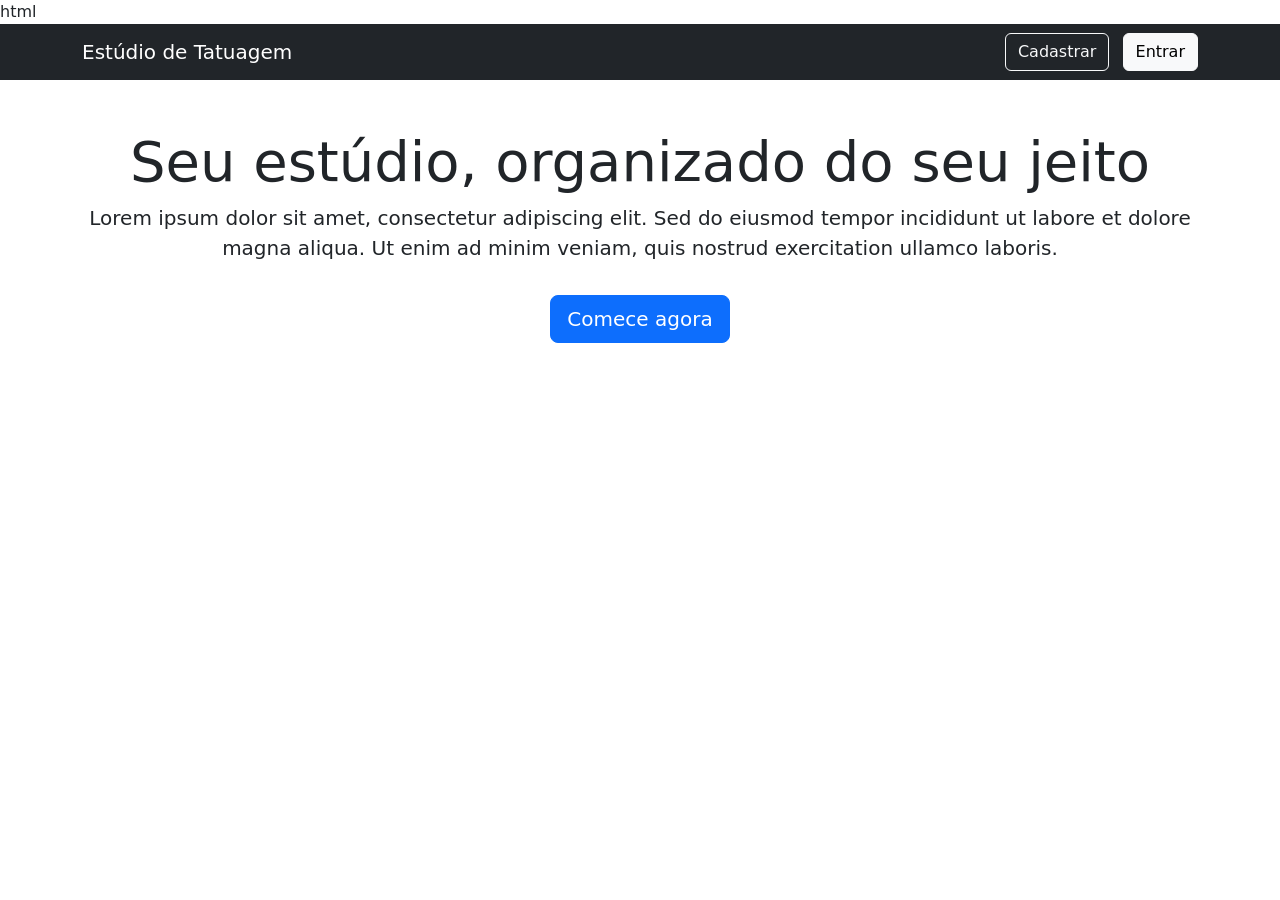
==== frontend/index.html @ 69a6a985 "Aula 12 - landing page e cadastro de usuario" ====
html
<!DOCTYPE html>
<html lang="pt-br">
<head>
  <meta charset="UTF-8">
  <title>Estúdio de Tatuagem</title>
  <link href="https://cdn.jsdelivr.net/npm/bootstrap@5.3.0/dist/css/bootstrap.min.css" rel="stylesheet">
</head>
<body>

  <nav class="navbar navbar-dark bg-dark">
    <div class="container">
      <span class="navbar-brand">Estúdio de Tatuagem</span>
      <div>
        <a href="cadastro.html" class="btn btn-outline-light me-2">Cadastrar</a>
        <a href="login.html" class="btn btn-light">Entrar</a>
      </div>
    </div>
  </nav>

  <div class="container py-5 text-center">
    <h1 class="display-4">Seu estúdio, organizado do seu jeito</h1>
    <p class="lead">
      Lorem ipsum dolor sit amet, consectetur adipiscing elit. Sed do eiusmod
      tempor incididunt ut labore et dolore magna aliqua. Ut enim ad minim
      veniam, quis nostrud exercitation ullamco laboris.
    </p>
    <a href="cadastro.html" class="btn btn-primary btn-lg mt-3">Comece agora</a>
  </div>

</body>
</html>
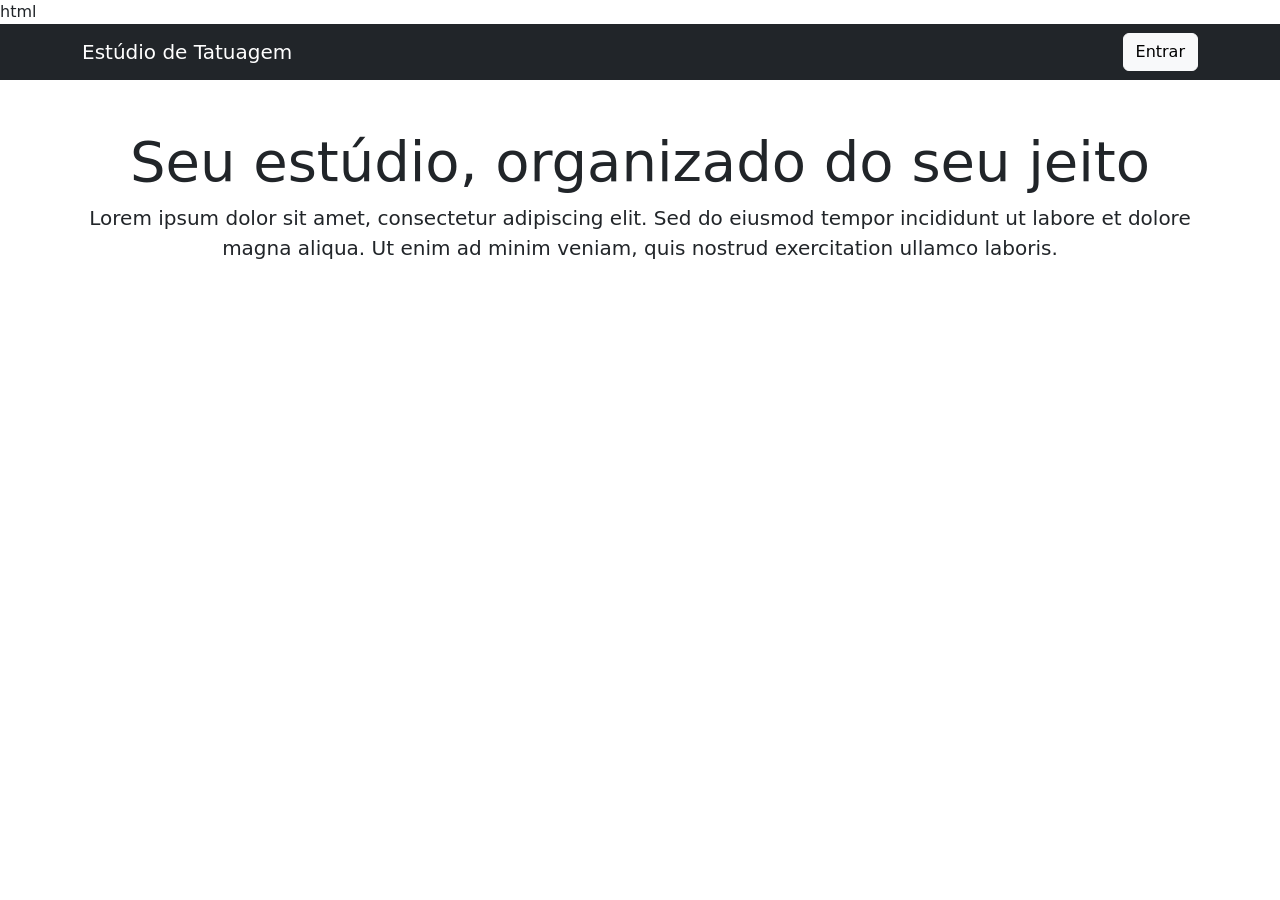
==== commit b95c1d11: "Aula 16: autorização por tipo de usuário" ====
--- a/frontend/index.html
+++ b/frontend/index.html
@@ -12,7 +12,6 @@
     <div class="container">
       <span class="navbar-brand">Estúdio de Tatuagem</span>
       <div>
-        <a href="cadastro.html" class="btn btn-outline-light me-2">Cadastrar</a>
         <a href="login.html" class="btn btn-light">Entrar</a>
       </div>
     </div>
@@ -25,7 +24,6 @@
       tempor incididunt ut labore et dolore magna aliqua. Ut enim ad minim
       veniam, quis nostrud exercitation ullamco laboris.
     </p>
-    <a href="cadastro.html" class="btn btn-primary btn-lg mt-3">Comece agora</a>
   </div>
 
 </body>
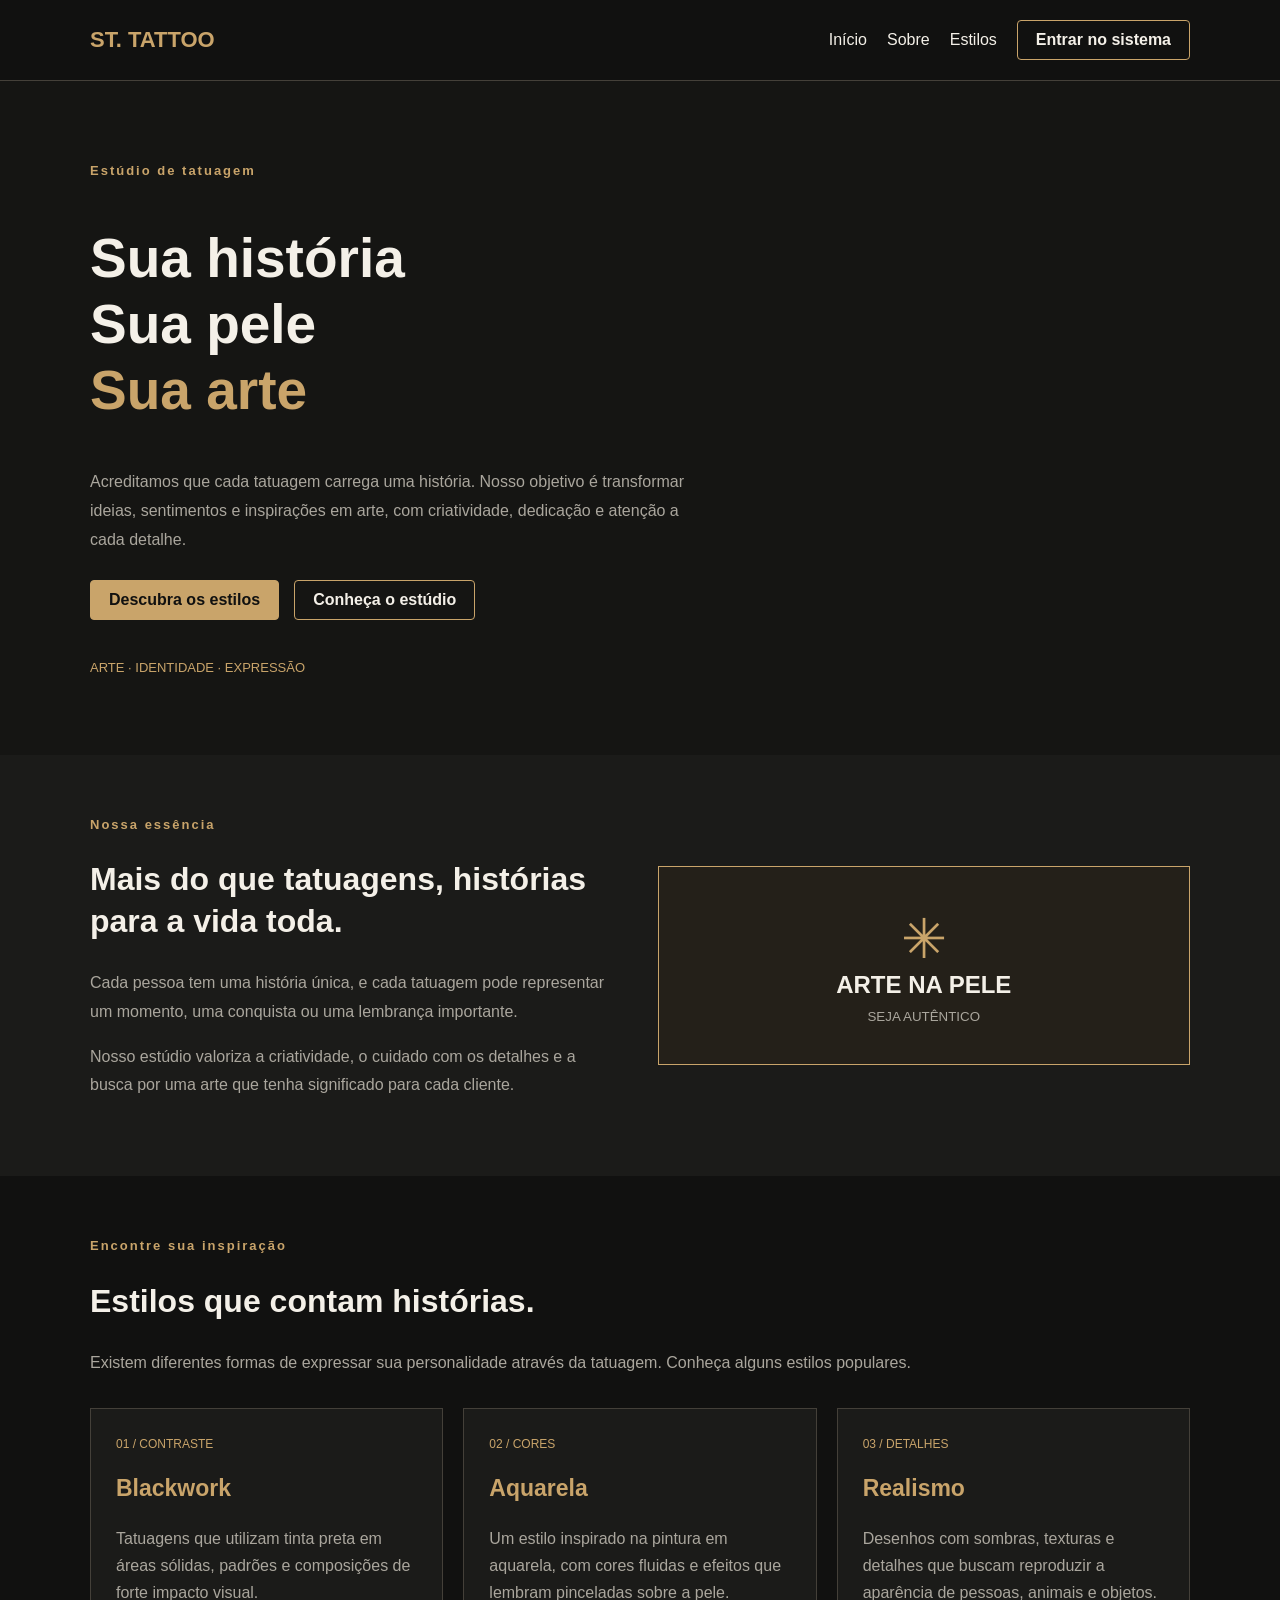
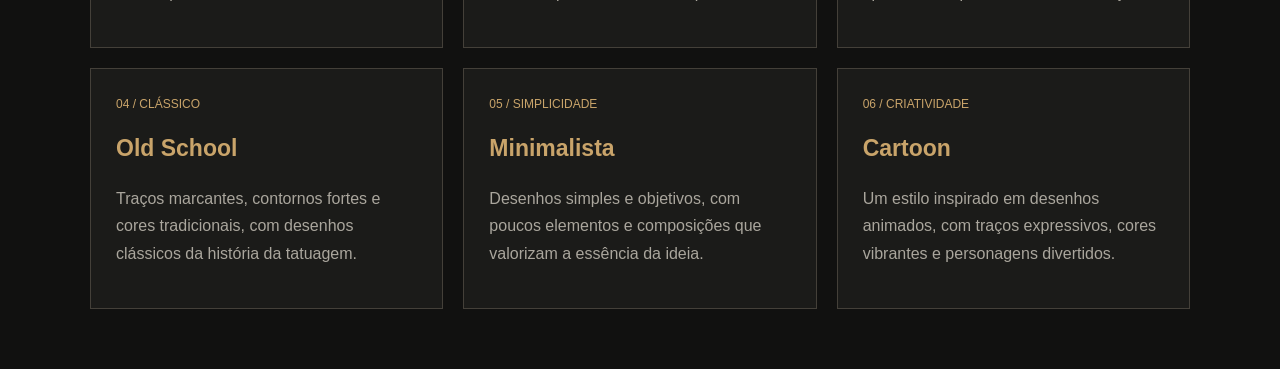
==== commit ad1a14f7: "Front-Ends" ====
--- a/frontend/index.html
+++ b/frontend/index.html
@@ -1,30 +1,163 @@
-html
+
 <!DOCTYPE html>
-<html lang="pt-br">
+<html lang="pt-BR">
 <head>
   <meta charset="UTF-8">
-  <title>Estúdio de Tatuagem</title>
-  <link href="https://cdn.jsdelivr.net/npm/bootstrap@5.3.0/dist/css/bootstrap.min.css" rel="stylesheet">
+  <meta name="viewport" content="width=device-width, initial-scale=1.0">
+
+  <meta name="description" content="Conheça nosso estúdio de tatuagem, descubra diferentes estilos e encontre inspiração para sua próxima arte.">
+
+  <title>Estúdio Tatuagem | Arte na Pele</title>
+
+  <link rel="stylesheet" href="style.css">
 </head>
 <body>
 
-  <nav class="navbar navbar-dark bg-dark">
+  <header class="navbar">
     <div class="container">
-      <span class="navbar-brand">Estúdio de Tatuagem</span>
-      <div>
-        <a href="login.html" class="btn btn-light">Entrar</a>
+      <a href="index.html" class="navbar-brand">
+        ST<span>.</span> TATTOO
+      </a>
+
+      <nav class="nav-links" aria-label="Navegação principal">
+        <a href="#inicio">Início</a>
+        <a href="#sobre">Sobre</a>
+        <a href="#estilos">Estilos</a>
+        <a href="login.html" class="btn btn-outline">Entrar no sistema</a>
+      </nav>
+    </div>
+  </header>
+
+  <main>
+    <section class="hero" id="inicio">
+      <div class="container">
+        <div class="hero-content">
+          <span class="eyebrow">Estúdio de tatuagem</span>
+
+          <h1>
+            Sua história<br>
+            Sua pele<br>
+            <span>Sua arte</span>
+          </h1>
+
+          <p>
+            Acreditamos que cada tatuagem carrega uma história.
+            Nosso objetivo é transformar ideias, sentimentos e
+            inspirações em arte, com criatividade, dedicação e
+            atenção a cada detalhe.
+          </p>
+
+          <div class="hero-buttons">
+            <a href="#estilos" class="btn btn-primary">
+              Descubra os estilos
+            </a>
+
+            <a href="#sobre" class="btn btn-outline">
+              Conheça o estúdio
+            </a>
+          </div>
+
+          <div class="hero-note">
+            ARTE · IDENTIDADE · EXPRESSÃO
+          </div>
+        </div>
       </div>
-    </div>
-  </nav>
+    </section>
 
-  <div class="container py-5 text-center">
-    <h1 class="display-4">Seu estúdio, organizado do seu jeito</h1>
-    <p class="lead">
-      Lorem ipsum dolor sit amet, consectetur adipiscing elit. Sed do eiusmod
-      tempor incididunt ut labore et dolore magna aliqua. Ut enim ad minim
-      veniam, quis nostrud exercitation ullamco laboris.
-    </p>
-  </div>
+    <section class="about" id="sobre">
+      <div class="container about-content">
+        <div>
+          <span class="eyebrow">Nossa essência</span>
 
-</body>
-</html>+          <h2>Mais do que tatuagens, histórias para a vida toda.</h2>
+
+          <p>
+            Cada pessoa tem uma história única, e cada tatuagem
+            pode representar um momento, uma conquista ou uma
+            lembrança importante.
+          </p>
+
+          <p>
+            Nosso estúdio valoriza a criatividade, o cuidado com
+            os detalhes e a busca por uma arte que tenha significado
+            para cada cliente.
+          </p>
+        </div>
+
+        <div class="about-mark">
+          <span class="symbol" aria-hidden="true">✳</span>
+          <strong>ARTE NA PELE</strong>
+          <small>SEJA AUTÊNTICO</small>
+        </div>
+      </div>
+    </section>
+
+    <section id="estilos">
+      <div class="container">
+        <div class="section-heading">
+          <span class="eyebrow">Encontre sua inspiração</span>
+
+          <h2>Estilos que contam histórias.</h2>
+
+          <p>
+            Existem diferentes formas de expressar sua personalidade
+            através da tatuagem. Conheça alguns estilos populares.
+          </p>
+        </div>
+
+        
+        <div class="styles-grid">
+          <article class="style-card">
+            <span class="style-number">01 / CONTRASTE</span>
+            <h3>Blackwork</h3>
+            <p>
+              Tatuagens que utilizam tinta preta em áreas sólidas,
+              padrões e composições de forte impacto visual.
+            </p>
+          </article>
+
+          <article class="style-card">
+            <span class="style-number">02 / CORES</span>
+            <h3>Aquarela</h3>
+            <p>
+              Um estilo inspirado na pintura em aquarela, com cores
+              fluidas e efeitos que lembram pinceladas sobre a pele.
+            </p>
+          </article>
+
+          <article class="style-card">
+            <span class="style-number">03 / DETALHES</span>
+            <h3>Realismo</h3>
+            <p>
+              Desenhos com sombras, texturas e detalhes que buscam
+              reproduzir a aparência de pessoas, animais e objetos.
+            </p>
+          </article>
+
+          <article class="style-card">
+            <span class="style-number">04 / CLÁSSICO</span>
+            <h3>Old School</h3>
+            <p>
+              Traços marcantes, contornos fortes e cores tradicionais,
+              com desenhos clássicos da história da tatuagem.
+            </p>
+          </article>
+
+          <article class="style-card">
+            <span class="style-number">05 / SIMPLICIDADE</span>
+            <h3>Minimalista</h3>
+            <p>
+              Desenhos simples e objetivos, com poucos elementos
+              e composições que valorizam a essência da ideia.
+            </p>
+          </article>
+
+          <article class="style-card">
+            <span class="style-number">06 / CRIATIVIDADE</span>
+            <h3>Cartoon</h3>
+            <p>
+              Um estilo inspirado em desenhos animados, com traços
+              expressivos, cores vibrantes e personagens divertidos.
+            </p>
+          </article>
+        </div>
--- a/frontend/style.css
+++ b/frontend/style.css
@@ -0,0 +1,243 @@
+
+body {
+    margin: 0;
+    font-family: Arial, sans-serif;
+    background-color: #111110;
+    color: #f4f0e8;
+}
+
+.container {
+    width: 90%;
+    max-width: 1100px;
+    margin: auto;
+}
+
+.navbar {
+    background-color: #111110;
+    padding: 20px 0;
+    border-bottom: 1px solid #444039;
+}
+
+.navbar .container {
+    display: flex;
+    justify-content: space-between;
+    align-items: center;
+}
+
+.navbar-brand {
+    color: #c9a46a;
+    font-size: 22px;
+    font-weight: bold;
+    text-decoration: none;
+}
+
+.nav-links {
+    display: flex;
+    align-items: center;
+    gap: 20px;
+}
+
+.nav-links a {
+    color: #f4f0e8;
+    text-decoration: none;
+}
+
+.nav-links a:hover {
+    color: #c9a46a;
+}
+
+.btn {
+    display: inline-block;
+    padding: 10px 18px;
+    border: 1px solid #c9a46a;
+    border-radius: 4px;
+    text-decoration: none;
+    font-weight: bold;
+}
+
+.btn-primary {
+    background-color: #c9a46a;
+    color: #111110;
+}
+
+.btn-outline {
+    color: #f4f0e8;
+}
+
+.btn:hover {
+    opacity: 0.8;
+}
+
+.hero {
+    background-color: #151513;
+    padding: 80px 0;
+}
+
+.hero-content {
+    max-width: 750px;
+}
+
+.eyebrow {
+    color: #c9a46a;
+    font-size: 13px;
+    font-weight: bold;
+    letter-spacing: 2px;
+}
+
+.hero h1 {
+    font-size: 55px;
+    line-height: 1.2;
+}
+
+.hero h1 span {
+    color: #c9a46a;
+}
+
+.hero p {
+    max-width: 600px;
+    color: #aaa69d;
+    line-height: 1.8;
+}
+
+.hero-buttons {
+    display: flex;
+    flex-wrap: wrap;
+    gap: 15px;
+    margin-top: 25px;
+}
+
+.hero-note {
+    margin-top: 40px;
+    color: #c9a46a;
+    font-size: 13px;
+}
+
+section {
+    padding: 60px 0;
+}
+
+.about {
+    background-color: #1b1b19;
+}
+
+.about-content {
+    display: grid;
+    grid-template-columns: 1fr 1fr;
+    align-items: center;
+    gap: 35px;
+}
+
+.about-content h2,
+.section-heading h2,
+.contact h2 {
+    font-size: 32px;
+    line-height: 1.3;
+}
+
+.about-content p,
+.section-heading p,
+.contact p {
+    color: #aaa69d;
+    line-height: 1.8;
+}
+
+.about-mark {
+    padding: 40px 20px;
+    text-align: center;
+    border: 1px solid #c9a46a;
+    background-color: #242019;
+}
+
+.about-mark .symbol {
+    display: block;
+    color: #c9a46a;
+    font-size: 55px;
+}
+
+.about-mark strong {
+    display: block;
+    font-size: 24px;
+}
+
+.about-mark small {
+    display: block;
+    margin-top: 10px;
+    color: #aaa69d;
+}
+
+.section-heading {
+    margin-bottom: 30px;
+}
+
+.styles-grid {
+    display: grid;
+    grid-template-columns: repeat(3, 1fr);
+    gap: 20px;
+}
+
+.style-card {
+    padding: 25px;
+    background-color: #1b1b19;
+    border: 1px solid #444039;
+}
+
+.style-number {
+    color: #c9a46a;
+    font-size: 12px;
+}
+
+.style-card h3 {
+    color: #c9a46a;
+    font-size: 23px;
+}
+
+.style-card p {
+    color: #aaa69d;
+    line-height: 1.7;
+}
+
+.contact {
+    background-color: #201b14;
+    text-align: center;
+}
+
+.contact p {
+    max-width: 600px;
+    margin: 20px auto 25px;
+}
+
+footer {
+    padding: 25px 0;
+    background-color: #111110;
+    border-top: 1px solid #444039;
+    color: #aaa69d;
+    font-size: 13px;
+}
+
+.footer-content {
+    display: flex;
+    justify-content: space-between;
+    gap: 15px;
+}
+
+@media (max-width: 700px) {
+    .navbar .container,
+    .footer-content {
+        flex-direction: column;
+        gap: 15px;
+    }
+
+    .nav-links {
+        flex-wrap: wrap;
+        justify-content: center;
+    }
+
+    .hero h1 {
+        font-size: 38px;
+    }
+
+    .about-content,
+    .styles-grid {
+        grid-template-columns: 1fr;
+    }
+}
